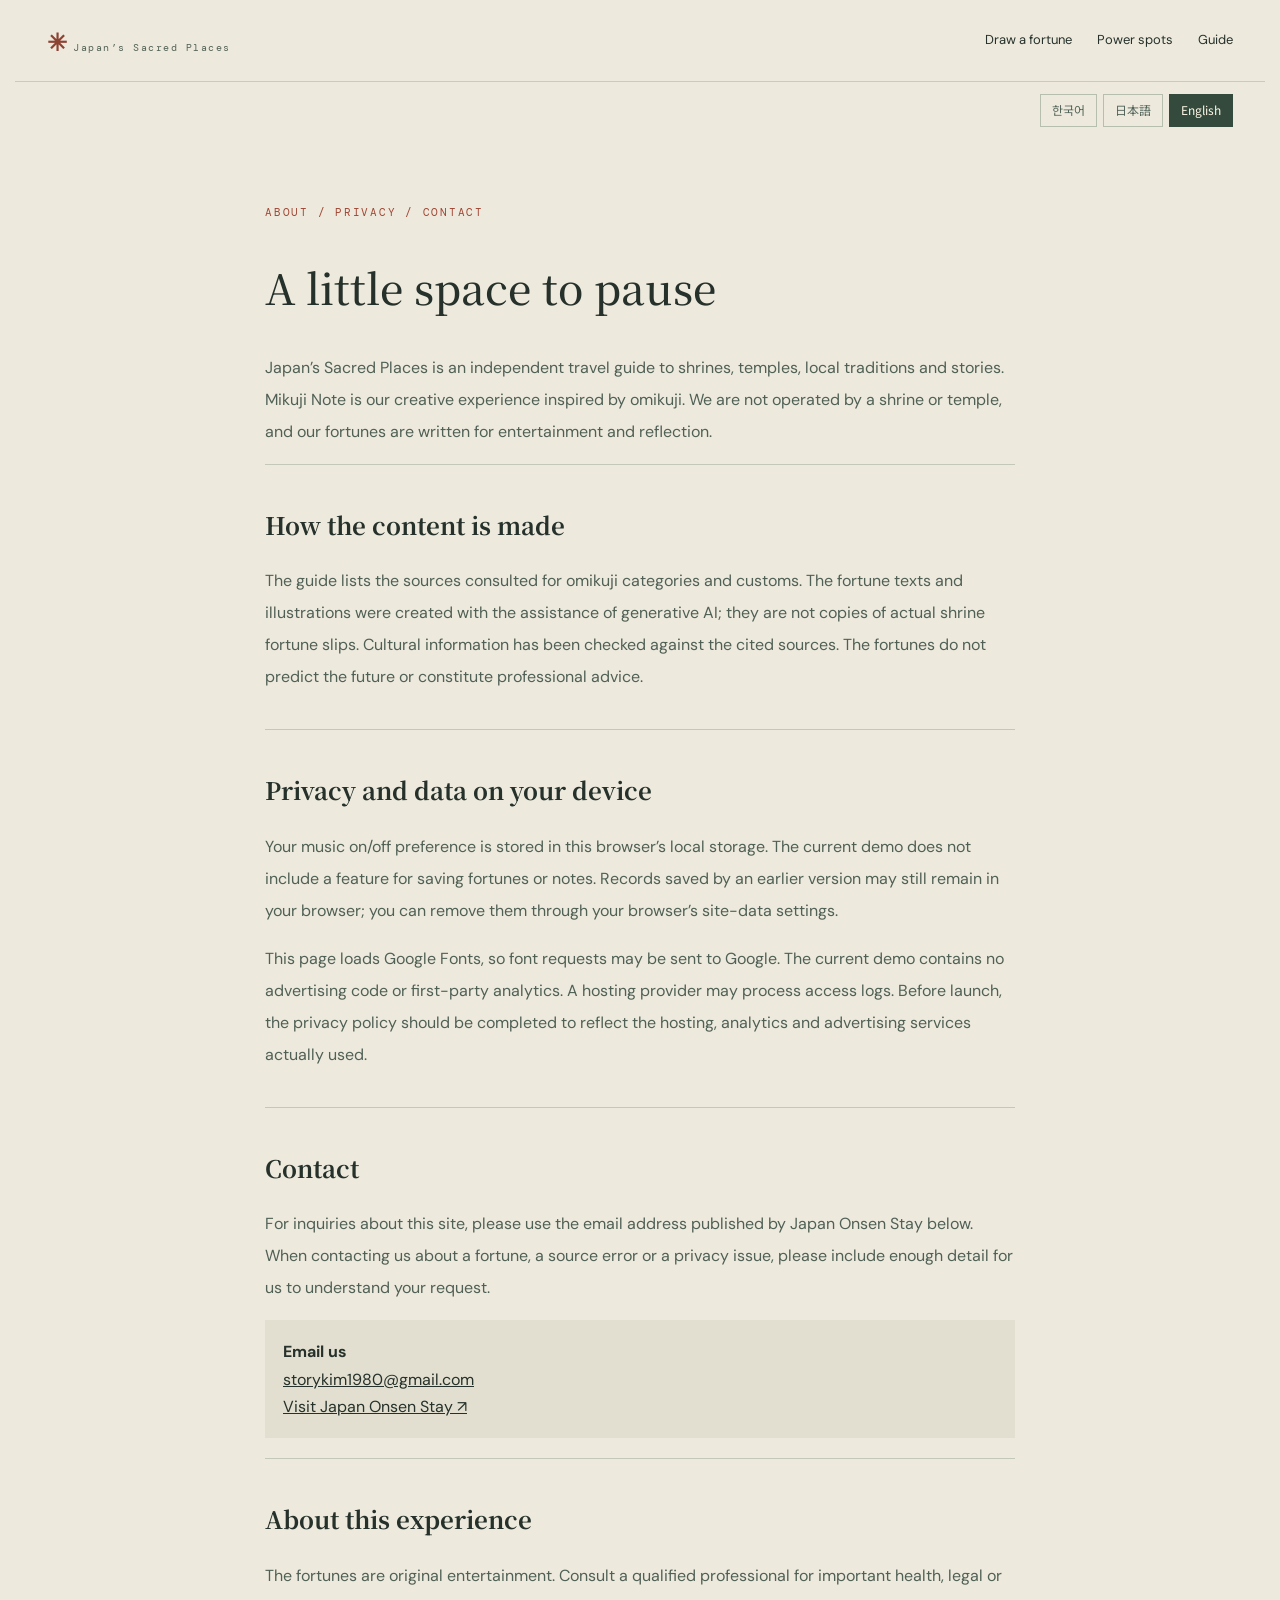
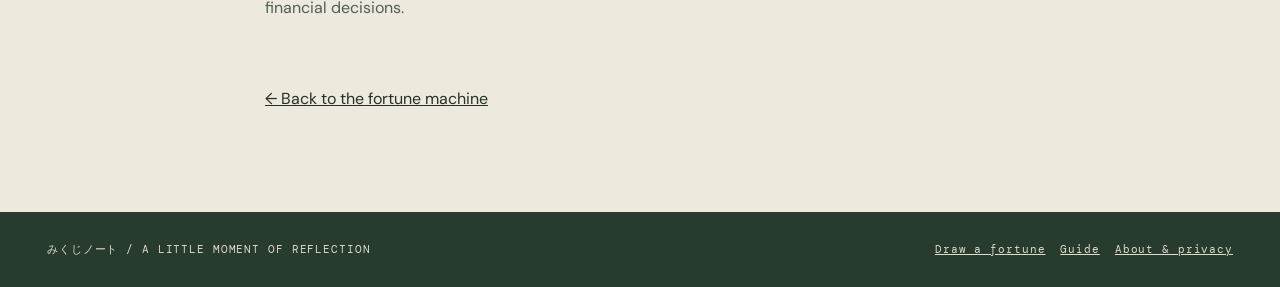
==== about-en.html @ f811ed2d "yes" ====
<!DOCTYPE html>

<html lang="en"><head><meta charset="utf-8"/><meta content="width=device-width,initial-scale=1" name="viewport"/><meta content="About Japan’s Sacred Places, our editorial approach and privacy." name="description"/><title>About and privacy | Japan’s Sacred Places</title><link href="editorial.css" rel="stylesheet"/></head><body><header class="nav"><a class="logo" href="index.html?lang=en">✳ <span>Japan’s Sacred Places</span></a><nav><a href="index.html?lang=en">Draw a fortune</a><a href="places-en.html">Power spots</a><a href="guide-en.html">Guide</a></nav></header><div aria-label="Language" class="guide-languages"><a href="about.html" lang="ko">한국어</a><a href="about-ja.html" lang="ja">日本語</a><a aria-current="page" href="about-en.html" lang="en">English</a></div><main class="simple"><span class="eyebrow">ABOUT / PRIVACY / CONTACT</span><h1>A little space to pause</h1><p>Japan’s Sacred Places is an independent travel guide to shrines, temples, local traditions and stories. Mikuji Note is our creative experience inspired by omikuji. We are not operated by a shrine or temple, and our fortunes are written for entertainment and reflection.</p><section><h2>How the content is made</h2><p>The guide lists the sources consulted for omikuji categories and customs. The fortune texts and illustrations were created with the assistance of generative AI; they are not copies of actual shrine fortune slips. Cultural information has been checked against the cited sources. The fortunes do not predict the future or constitute professional advice.</p></section><section><h2>Privacy and data on your device</h2><p>Your music on/off preference is stored in this browser’s local storage. The current demo does not include a feature for saving fortunes or notes. Records saved by an earlier version may still remain in your browser; you can remove them through your browser’s site-data settings.</p><p>This page loads Google Fonts, so font requests may be sent to Google. The current demo contains no advertising code or first-party analytics. A hosting provider may process access logs. Before launch, the privacy policy should be completed to reflect the hosting, analytics and advertising services actually used.</p></section><section><h2>Contact</h2><p>For inquiries about this site, please use the email address published by Japan Onsen Stay below. When contacting us about a fortune, a source error or a privacy issue, please include enough detail for us to understand your request.</p><div class="notice"><strong>Email us</strong><br/><a href="mailto:storykim1980@gmail.com">storykim1980@gmail.com</a><br/><a href="https://japan-onsen-stay.com/ko/" rel="noopener noreferrer" target="_blank">Visit Japan Onsen Stay ↗</a></div></section><section><h2>About this experience</h2><p>The fortunes are original entertainment. Consult a qualified professional for important health, legal or financial decisions.</p></section><a class="back" href="index.html?lang=en">← Back to the fortune machine</a></main><footer><span>みくじノート / A LITTLE MOMENT OF REFLECTION</span><div><a href="index.html?lang=en">Draw a fortune</a><a href="guide-en.html">Guide</a><a aria-current="page" href="about-en.html">About &amp; privacy</a></div></footer></body></html>
---- editorial.css ----
@import url('https://fonts.googleapis.com/css2?family=DM+Sans:wght@400;500;600;700&family=Noto+Sans+JP:wght@400;500;600;700&family=Noto+Sans+KR:wght@400;500;600;700&display=swap');
@import url('https://fonts.googleapis.com/css2?family=Noto+Serif+JP:wght@400;600;700&family=Noto+Serif+KR:wght@400;500;600;700&family=DM+Mono:wght@400;500&display=swap');*{box-sizing:border-box}html{scroll-behavior:smooth}body{margin:0;background:#ede9dd;color:#25312a;font-family:'Noto Serif KR','Noto Serif JP',serif}a{color:inherit}button,input{font:inherit}.nav{height:82px;display:flex;justify-content:space-between;align-items:center;max-width:1250px;margin:auto;padding:0 32px;border-bottom:1px solid #c8ccbe}.logo{font:700 24px 'Noto Serif JP';text-decoration:none;color:#8d4232}.logo span{font:10px 'DM Mono';letter-spacing:.15em;color:#526156}.nav nav{display:flex;gap:25px}.nav nav a{font-size:11px;text-decoration:none}.nav nav a:hover,.text-link:hover{color:#a84333}.hero{max-width:1250px;margin:auto;padding:70px 32px 55px;display:grid;grid-template-columns:1fr .85fr;gap:8%;align-items:center}.eyebrow,.section-id{color:#a04633;font:10px 'DM Mono';letter-spacing:.16em}.hero h1{font-size:clamp(35px,4.7vw,62px);line-height:1.35;font-weight:500;letter-spacing:-.04em;margin:25px 0}.hero h1 em{font-style:normal;color:#a14734}.hero p{max-width:500px;font-size:14px;line-height:2.1;color:#5a685e;word-break:keep-all}.primary{display:inline-block;margin-top:18px;padding:14px 22px;background:#344a3c;color:#f3ebda;text-decoration:none;font-size:12px}.hero-art{height:300px;position:relative;overflow:hidden;background:#9c8d70}.hero-art img{height:100%;width:100%;object-fit:cover;object-position:center 48%;filter:saturate(.75)}.hero-art span{position:absolute;bottom:0;right:0;background:#8a4031;color:#f5e7d0;padding:13px 17px;font:12px 'Noto Serif JP'}.meta{max-width:1186px;margin:auto;border-top:1px solid #bbc2b2;border-bottom:1px solid #bbc2b2;padding:15px 0;color:#7f8a7b;font:9px 'DM Mono';letter-spacing:.1em}.layout{max-width:1186px;margin:65px auto 100px;display:grid;grid-template-columns:200px minmax(0,1fr);gap:80px}.layout aside{position:sticky;top:30px;align-self:start;border-top:1px solid #8b9a8a;padding-top:18px}.layout aside div{font:10px 'DM Mono';color:#a04633;margin-bottom:15px}.layout aside a{display:block;text-decoration:none;padding:8px 0;color:#66746a;font-size:11px}article{max-width:790px}article section{margin-bottom:70px;scroll-margin-top:25px}article h2{font-size:29px;line-height:1.4;font-weight:500;letter-spacing:-.03em;margin:14px 0 22px}article p,article li{font-size:14px;line-height:2.05;color:#4c5c52;word-break:keep-all}article li{margin-bottom:12px}.callout{padding:22px 26px;background:#e0ded0;border-left:3px solid #a04633;margin:25px 0}.callout strong{font-size:13px}.callout p{font-size:12px;margin:8px 0 0}.grade-grid{display:grid;grid-template-columns:repeat(4,1fr);gap:10px;margin:25px 0}.grade-grid div{border:1px solid #c6c8b8;padding:18px 14px}.grade-grid b{display:block;font:600 28px 'Noto Serif JP';color:#a24735}.grade-grid span{font-size:11px}.grade-grid p{font-size:11px;line-height:1.7}.search-label{display:block;font:10px 'DM Mono';letter-spacing:.12em;color:#98735b;margin:25px 0 8px}input{width:100%;border:1px solid #aab3a5;background:#f7f4e9;padding:15px;color:#26352c;outline-color:#9a4935}.dictionary{display:grid;grid-template-columns:repeat(2,1fr);gap:10px;margin-top:16px}.dictionary div{border:1px solid #c8cdbe;padding:20px;background:#f5f1e5}.dictionary div[hidden]{display:none}.dictionary strong{font:600 22px 'Noto Serif JP';color:#8e3d2e}.dictionary small{font:11px 'Noto Serif JP';color:#7d8677;margin-left:5px}.dictionary p{font-size:12px;line-height:1.8;min-height:63px}.dictionary span{font:9px 'DM Mono';letter-spacing:.1em;color:#a09682}.text-link{font-size:13px;color:#a04430}.language-notes{padding:28px;background:#dfe4d9}.language-notes h2{font-size:22px}footer{background:#273b2f;color:#dedcca;padding:30px max(32px,calc((100% - 1186px)/2));display:flex;justify-content:space-between;gap:20px;font:10px 'DM Mono';letter-spacing:.08em}footer div{display:flex;gap:15px}footer a{color:#dedcca}.simple{max-width:800px;margin:70px auto 100px;padding:0 25px}.simple h1{font-size:42px;font-weight:500}.simple section{padding:20px 0;border-top:1px solid #c3c8b9}.simple p,.simple li{line-height:2;font-size:14px;color:#506055}.notice{background:#e2dfd0;padding:18px}.back{display:inline-block;margin-top:25px}@media(max-width:800px){.nav{padding:0 18px}.nav nav{gap:12px}.nav nav a{font-size:10px}.hero{padding:50px 20px 30px;grid-template-columns:1fr;gap:30px}.hero-art{height:220px}.meta{margin:0 20px}.layout{margin:40px 20px 60px;grid-template-columns:1fr;gap:30px}.layout aside{position:static;display:flex;flex-wrap:wrap;gap:5px 12px}.layout aside div{width:100%;margin-bottom:0}.layout aside a{font-size:10px}.grade-grid{grid-template-columns:repeat(2,1fr)}.dictionary{grid-template-columns:1fr}article h2{font-size:24px}footer{flex-direction:column}.simple{margin-top:50px}}

html{font-size:16px}body{font-family:'Noto Sans KR','Noto Sans JP','DM Sans',sans-serif;line-height:1.7;-webkit-text-size-adjust:100%}h1,h2,h3,.logo,.hero-art span{font-family:'Noto Serif KR','Noto Serif JP',serif}.nav nav a{font-size:13px}.hero p{font-size:16px}.primary{font-size:14px}.meta{font-size:11px}.layout aside a{font-size:13px}.layout aside div,.eyebrow,.section-id{font-size:11px}article p,article li,.simple p,.simple li{font-size:16px;line-height:2}.callout p,.dictionary p{font-size:14px}.grade-grid p{font-size:13px}.dictionary small{font-size:12px}.dictionary span{font-size:10px}.language-notes p{font-size:14px}.search-label{font-size:12px}.text-link{font-size:14px}footer{font-size:11px}a:focus-visible,input:focus-visible{outline:3px solid #a44833;outline-offset:3px}@media(max-width:800px){.nav nav a{font-size:11px}.hero p{font-size:15px}article p,article li,.simple p,.simple li{font-size:15px}.layout aside a{font-size:11px}.dictionary p{font-size:14px}.hero h1{font-size:clamp(35px,9vw,45px)}}

.hero>div,.hero-art,.hero-art img{min-width:0;max-width:100%}.hero-art img{width:100%}.layout article,.dictionary div{min-width:0}@media(max-width:800px){.hero{grid-template-columns:minmax(0,1fr)}}
.guide-languages{max-width:1250px;margin:0 auto;padding:12px 32px 0;display:flex;justify-content:flex-end;gap:6px}.guide-languages a{text-decoration:none;font-family:'Noto Sans KR','Noto Sans JP','DM Sans',sans-serif;font-size:12px;line-height:1.4;border:1px solid #b6beae;padding:7px 11px;color:#526359}.guide-languages a[aria-current=page]{background:#344a3c;border-color:#344a3c;color:#fff8e8}.guide-languages a:hover{border-color:#344a3c}.guide-languages a:focus-visible{outline:3px solid #a44833;outline-offset:3px}html:lang(ja) body{font-family:'Noto Sans JP','Noto Sans KR',sans-serif}html:lang(en) body{font-family:'DM Sans','Noto Sans JP',sans-serif}html:lang(ja) article p,html:lang(ja) article li,html:lang(en) article p,html:lang(en) article li{word-break:normal;overflow-wrap:anywhere}.grade-grid>div{min-width:0}.grade-grid span{overflow-wrap:anywhere}@media(max-width:800px){.guide-languages{padding:10px 20px 0}.nav nav{flex-wrap:wrap;justify-content:flex-end}.hero{padding-top:40px}}

.language-notes p[lang="ja"],.language-notes p[lang="en"]{word-break:normal;overflow-wrap:anywhere}
button:focus-visible{outline:3px solid #a44833;outline-offset:3px}
@media (prefers-reduced-motion:reduce){html{scroll-behavior:auto}*,*::before,*::after{animation-duration:.01ms!important;animation-iteration-count:1!important;transition-duration:.01ms!important}}
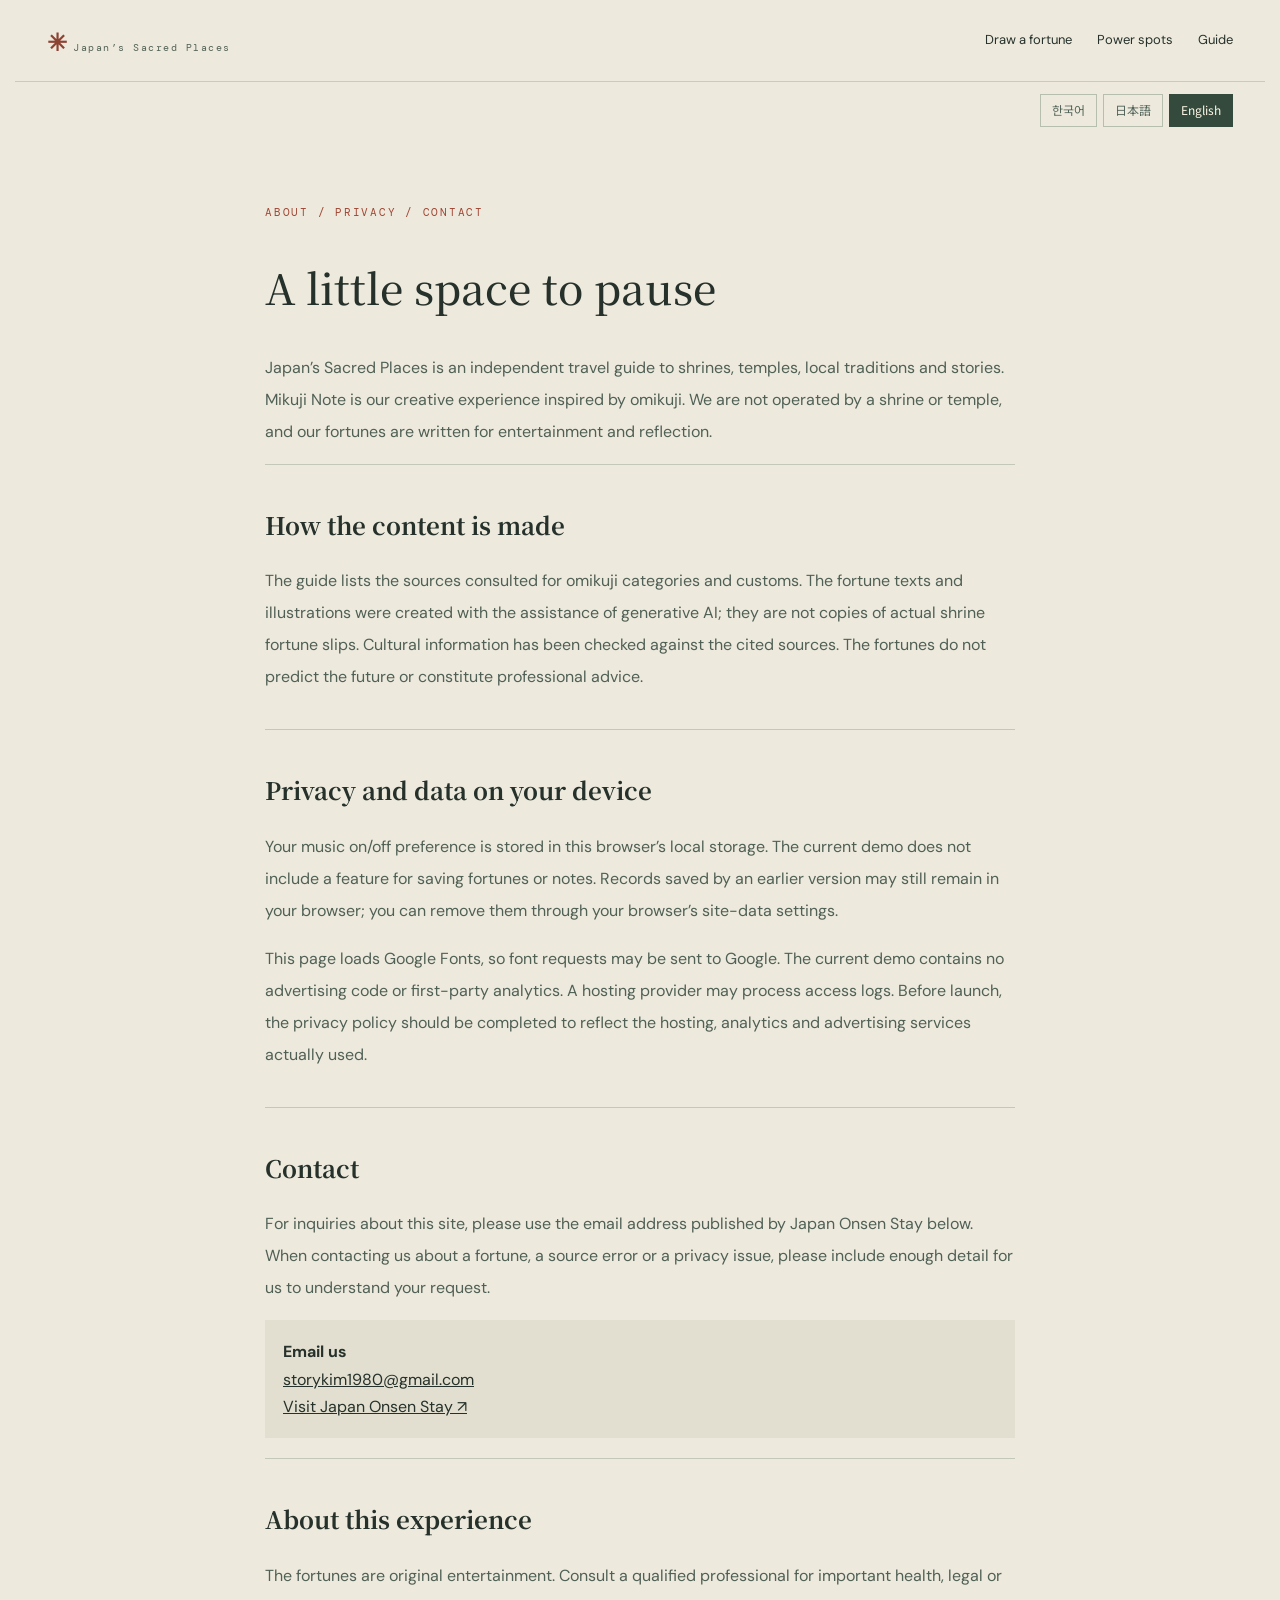
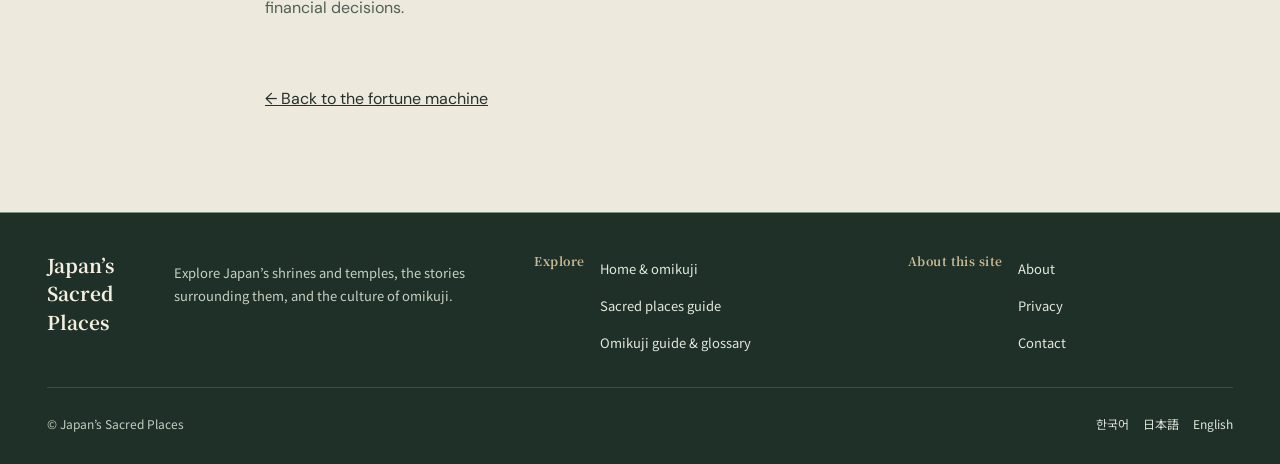
==== commit 59826075: "Add files via upload" ====
--- a/about-en.html
+++ b/about-en.html
@@ -1,3 +1,3 @@
 <!DOCTYPE html>
 
-<html lang="en"><head><meta charset="utf-8"/><meta content="width=device-width,initial-scale=1" name="viewport"/><meta content="About Japan’s Sacred Places, our editorial approach and privacy." name="description"/><title>About and privacy | Japan’s Sacred Places</title><link href="editorial.css" rel="stylesheet"/></head><body><header class="nav"><a class="logo" href="index.html?lang=en">✳ <span>Japan’s Sacred Places</span></a><nav><a href="index.html?lang=en">Draw a fortune</a><a href="places-en.html">Power spots</a><a href="guide-en.html">Guide</a></nav></header><div aria-label="Language" class="guide-languages"><a href="about.html" lang="ko">한국어</a><a href="about-ja.html" lang="ja">日本語</a><a aria-current="page" href="about-en.html" lang="en">English</a></div><main class="simple"><span class="eyebrow">ABOUT / PRIVACY / CONTACT</span><h1>A little space to pause</h1><p>Japan’s Sacred Places is an independent travel guide to shrines, temples, local traditions and stories. Mikuji Note is our creative experience inspired by omikuji. We are not operated by a shrine or temple, and our fortunes are written for entertainment and reflection.</p><section><h2>How the content is made</h2><p>The guide lists the sources consulted for omikuji categories and customs. The fortune texts and illustrations were created with the assistance of generative AI; they are not copies of actual shrine fortune slips. Cultural information has been checked against the cited sources. The fortunes do not predict the future or constitute professional advice.</p></section><section><h2>Privacy and data on your device</h2><p>Your music on/off preference is stored in this browser’s local storage. The current demo does not include a feature for saving fortunes or notes. Records saved by an earlier version may still remain in your browser; you can remove them through your browser’s site-data settings.</p><p>This page loads Google Fonts, so font requests may be sent to Google. The current demo contains no advertising code or first-party analytics. A hosting provider may process access logs. Before launch, the privacy policy should be completed to reflect the hosting, analytics and advertising services actually used.</p></section><section><h2>Contact</h2><p>For inquiries about this site, please use the email address published by Japan Onsen Stay below. When contacting us about a fortune, a source error or a privacy issue, please include enough detail for us to understand your request.</p><div class="notice"><strong>Email us</strong><br/><a href="mailto:storykim1980@gmail.com">storykim1980@gmail.com</a><br/><a href="https://japan-onsen-stay.com/ko/" rel="noopener noreferrer" target="_blank">Visit Japan Onsen Stay ↗</a></div></section><section><h2>About this experience</h2><p>The fortunes are original entertainment. Consult a qualified professional for important health, legal or financial decisions.</p></section><a class="back" href="index.html?lang=en">← Back to the fortune machine</a></main><footer><span>みくじノート / A LITTLE MOMENT OF REFLECTION</span><div><a href="index.html?lang=en">Draw a fortune</a><a href="guide-en.html">Guide</a><a aria-current="page" href="about-en.html">About &amp; privacy</a></div></footer></body></html>
+<html lang="en"><head><meta charset="utf-8"/><meta content="width=device-width,initial-scale=1" name="viewport"/><meta content="About Japan’s Sacred Places, our editorial approach and privacy." name="description"/><title>About and privacy | Japan’s Sacred Places</title><link href="editorial.css" rel="stylesheet"/><link href="https://storykim1980-crypto.github.io/Mikuji-Note/about-en.html" rel="canonical"/><link href="https://storykim1980-crypto.github.io/Mikuji-Note/about.html" hreflang="ko" rel="alternate"/><link href="https://storykim1980-crypto.github.io/Mikuji-Note/about-ja.html" hreflang="ja" rel="alternate"/><link href="https://storykim1980-crypto.github.io/Mikuji-Note/about-en.html" hreflang="en" rel="alternate"/><meta content="website" property="og:type"/><meta content="About and privacy | Japan’s Sacred Places" property="og:title"/><meta content="About Japan’s Sacred Places, our editorial approach and privacy." property="og:description"/><meta content="https://storykim1980-crypto.github.io/Mikuji-Note/about-en.html" property="og:url"/><meta content="Japan’s Sacred Places" property="og:site_name"/><link href="footer.css" rel="stylesheet"/></head><body><header class="nav"><a class="logo" href="index-en.html">✳ <span>Japan’s Sacred Places</span></a><nav><a href="index-en.html">Draw a fortune</a><a href="places-en.html">Power spots</a><a href="guide-en.html">Guide</a></nav></header><div aria-label="Language" class="guide-languages"><a href="about.html" lang="ko">한국어</a><a href="about-ja.html" lang="ja">日本語</a><a aria-current="page" href="about-en.html" lang="en">English</a></div><main class="simple"><span class="eyebrow">ABOUT / PRIVACY / CONTACT</span><h1>A little space to pause</h1><p>Japan’s Sacred Places is an independent travel guide to shrines, temples, local traditions and stories. Mikuji Note is our creative experience inspired by omikuji. We are not operated by a shrine or temple, and our fortunes are written for entertainment and reflection.</p><section id="editorial"><h2>How the content is made</h2><p>The guide lists the sources consulted for omikuji categories and customs. The fortune texts and illustrations were created with the assistance of generative AI; they are not copies of actual shrine fortune slips. Cultural information has been checked against the cited sources. The fortunes do not predict the future or constitute professional advice.</p></section><section id="privacy"><h2>Privacy and data on your device</h2><p>Your music on/off preference is stored in this browser’s local storage. The current demo does not include a feature for saving fortunes or notes. Records saved by an earlier version may still remain in your browser; you can remove them through your browser’s site-data settings.</p><p>This page loads Google Fonts, so font requests may be sent to Google. The current demo contains no advertising code or first-party analytics. A hosting provider may process access logs. Before launch, the privacy policy should be completed to reflect the hosting, analytics and advertising services actually used.</p></section><section id="contact"><h2>Contact</h2><p>For inquiries about this site, please use the email address published by Japan Onsen Stay below. When contacting us about a fortune, a source error or a privacy issue, please include enough detail for us to understand your request.</p><div class="notice"><strong>Email us</strong><br/><a href="mailto:storykim1980@gmail.com">storykim1980@gmail.com</a><br/><a href="https://japan-onsen-stay.com/ko/" rel="noopener noreferrer" target="_blank">Visit Japan Onsen Stay ↗</a></div></section><section><h2>About this experience</h2><p>The fortunes are original entertainment. Consult a qualified professional for important health, legal or financial decisions.</p></section><a class="back" href="index-en.html">← Back to the fortune machine</a></main><footer aria-label="Footer" class="site-footer"><div class="sf-inner"><div class="sf-intro"><a class="sf-brand" data-sf="brand" href="index-en.html">Japan’s Sacred Places</a><p class="sf-description" data-sf="desc">Explore Japan’s shrines and temples, the stories surrounding them, and the culture of omikuji.</p></div><div class="sf-group"><h2 data-sf="explore">Explore</h2><nav aria-label="Explore" class="sf-links" data-sf-nav="explore"><a data-sf="home" data-sf-link="home" href="index-en.html">Home &amp; omikuji</a><a data-sf="places" data-sf-link="places" href="places-en.html">Sacred places guide</a><a data-sf="guide" data-sf-link="guide" href="guide-en.html">Omikuji guide &amp; glossary</a></nav></div><div class="sf-group"><h2 data-sf="info">About this site</h2><nav aria-label="About this site" class="sf-links" data-sf-nav="info"><a data-sf="about" data-sf-link="about" href="about-en.html">About</a><a data-sf="privacy" data-sf-link="privacy" href="about-en.html#privacy">Privacy</a><a data-sf="contact" data-sf-link="contact" href="about-en.html#contact">Contact</a></nav></div></div><div class="sf-bottom"><span data-sf="copyright">© Japan’s Sacred Places</span><nav aria-label="Choose language" class="sf-languages"><a href="about.html" hreflang="ko" lang="ko">한국어</a><a href="about-ja.html" hreflang="ja" lang="ja">日本語</a><a href="about-en.html" hreflang="en" lang="en">English</a></nav></div></footer></body></html>
--- a/footer.css
+++ b/footer.css
@@ -0,0 +1,12 @@
+/* Shared footer: simple navigation, real destination links and generous touch targets. */
+footer.site-footer{display:block;box-sizing:border-box;background:#1f3028;color:#e4e8dc;padding:0 28px;margin:46px 0 0;border-top:1px solid #7f917a;font-family:'Noto Sans KR','Noto Sans JP',system-ui,sans-serif;font-size:14px;letter-spacing:normal;text-align:left;line-height:1.65}
+.site-footer *{box-sizing:border-box}.site-footer .sf-inner{max-width:1186px;margin:0 auto;padding:38px 0 26px;display:grid;grid-template-columns:minmax(200px,1.35fr) minmax(180px,1fr) minmax(180px,1fr);gap:30px 48px}
+.site-footer .sf-brand{display:inline-block;color:#f3eee0;text-decoration:none;font-family:'Noto Serif KR','Noto Serif JP',serif;font-size:19px;font-weight:700;line-height:1.5}
+.site-footer .sf-description{max-width:370px;margin:10px 0 0;color:#c7d0c2;font-size:13px;line-height:1.8}
+.site-footer .sf-group h2{margin:0 0 12px;color:#c7b895;font-size:12px;font-weight:700;letter-spacing:.04em}
+.site-footer .sf-links{display:flex;flex-direction:column;align-items:flex-start;gap:1px}.site-footer .sf-links a{display:inline-flex;align-items:center;min-height:36px;padding:5px 0;color:#e4e8dc;font-size:13px;text-decoration:none;line-height:1.5}
+.site-footer a:hover{text-decoration:underline;text-underline-offset:4px;color:#fff}.site-footer a:focus-visible{outline:3px solid #e4c17d;outline-offset:3px}
+.site-footer .sf-bottom{max-width:1186px;margin:auto;padding:18px 0 22px;border-top:1px solid #a3b2a03b;display:flex;justify-content:space-between;align-items:center;gap:12px 24px;flex-wrap:wrap;color:#c4cfc0;font-size:12px}
+.site-footer .sf-languages{display:flex;flex-wrap:wrap;align-items:center;gap:4px 14px}.site-footer .sf-languages a{display:inline-flex;align-items:center;min-height:36px;color:#dfe6db;font-size:12px;text-decoration:none}
+.site-footer .sf-disclaimer{max-width:1186px;margin:0 auto;padding:0 0 24px;color:#b8c5b8;font-size:12px;line-height:1.8}.site-footer [hidden]{display:none!important}
+@media(max-width:700px){footer.site-footer{padding:0 20px;margin-top:32px}.site-footer .sf-inner{grid-template-columns:repeat(2,minmax(0,1fr));gap:28px 20px;padding:30px 0 24px}.site-footer .sf-intro{grid-column:1/-1}.site-footer .sf-brand{font-size:18px}.site-footer .sf-bottom{align-items:flex-start;flex-direction:column;gap:3px}.site-footer .sf-languages a{min-height:40px}}
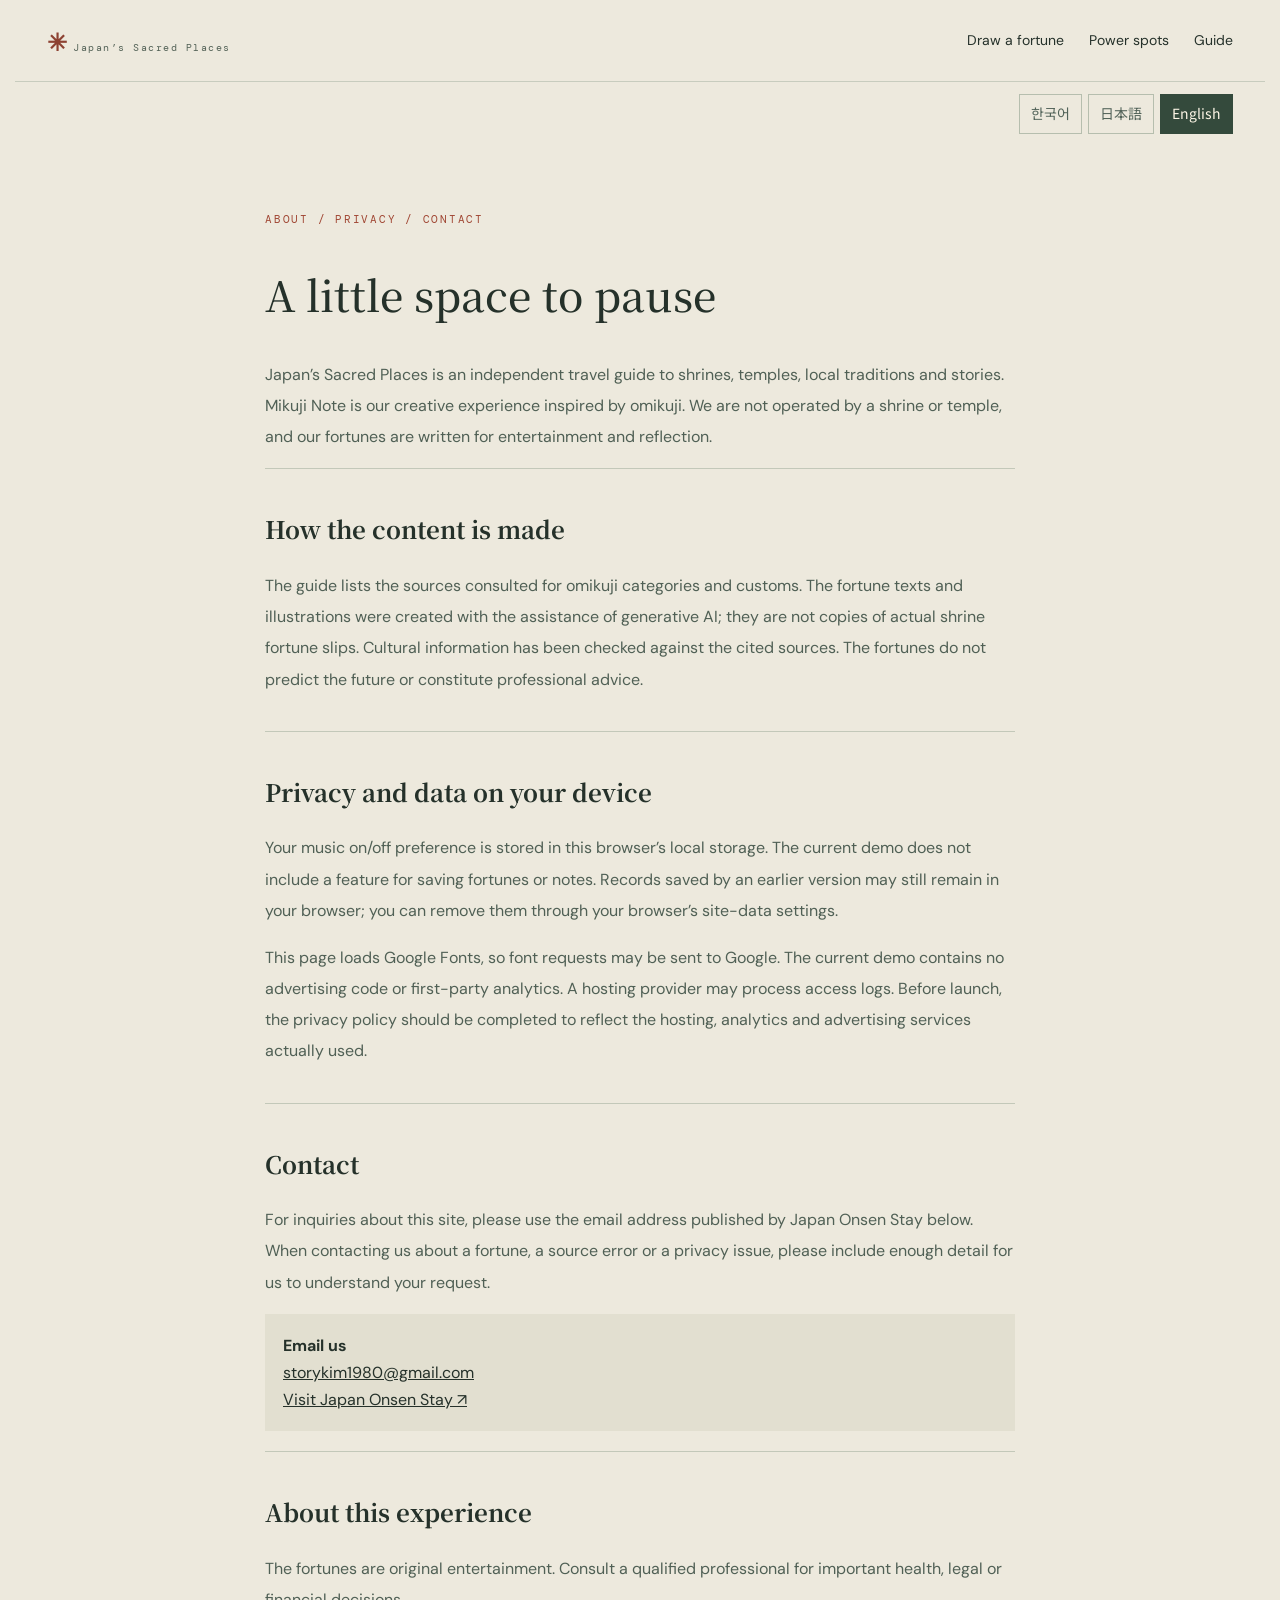
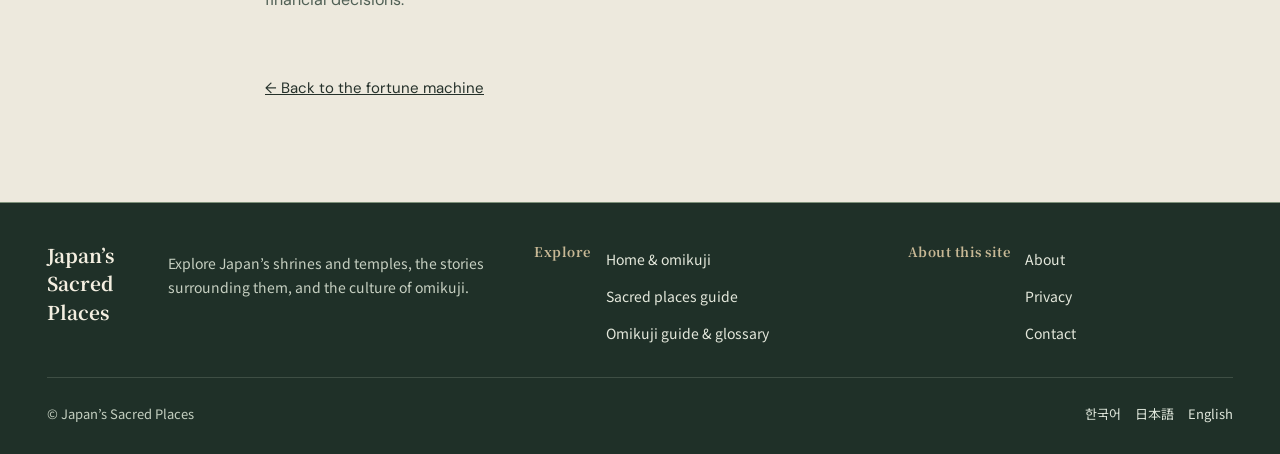
==== commit fe0123e6: "Add files via upload" ====
--- a/about-en.html
+++ b/about-en.html
@@ -1,3 +1,3 @@
 <!DOCTYPE html>
 
-<html lang="en"><head><meta charset="utf-8"/><meta content="width=device-width,initial-scale=1" name="viewport"/><meta content="About Japan’s Sacred Places, our editorial approach and privacy." name="description"/><title>About and privacy | Japan’s Sacred Places</title><link href="editorial.css" rel="stylesheet"/><link href="https://storykim1980-crypto.github.io/Mikuji-Note/about-en.html" rel="canonical"/><link href="https://storykim1980-crypto.github.io/Mikuji-Note/about.html" hreflang="ko" rel="alternate"/><link href="https://storykim1980-crypto.github.io/Mikuji-Note/about-ja.html" hreflang="ja" rel="alternate"/><link href="https://storykim1980-crypto.github.io/Mikuji-Note/about-en.html" hreflang="en" rel="alternate"/><meta content="website" property="og:type"/><meta content="About and privacy | Japan’s Sacred Places" property="og:title"/><meta content="About Japan’s Sacred Places, our editorial approach and privacy." property="og:description"/><meta content="https://storykim1980-crypto.github.io/Mikuji-Note/about-en.html" property="og:url"/><meta content="Japan’s Sacred Places" property="og:site_name"/><link href="footer.css" rel="stylesheet"/></head><body><header class="nav"><a class="logo" href="index-en.html">✳ <span>Japan’s Sacred Places</span></a><nav><a href="index-en.html">Draw a fortune</a><a href="places-en.html">Power spots</a><a href="guide-en.html">Guide</a></nav></header><div aria-label="Language" class="guide-languages"><a href="about.html" lang="ko">한국어</a><a href="about-ja.html" lang="ja">日本語</a><a aria-current="page" href="about-en.html" lang="en">English</a></div><main class="simple"><span class="eyebrow">ABOUT / PRIVACY / CONTACT</span><h1>A little space to pause</h1><p>Japan’s Sacred Places is an independent travel guide to shrines, temples, local traditions and stories. Mikuji Note is our creative experience inspired by omikuji. We are not operated by a shrine or temple, and our fortunes are written for entertainment and reflection.</p><section id="editorial"><h2>How the content is made</h2><p>The guide lists the sources consulted for omikuji categories and customs. The fortune texts and illustrations were created with the assistance of generative AI; they are not copies of actual shrine fortune slips. Cultural information has been checked against the cited sources. The fortunes do not predict the future or constitute professional advice.</p></section><section id="privacy"><h2>Privacy and data on your device</h2><p>Your music on/off preference is stored in this browser’s local storage. The current demo does not include a feature for saving fortunes or notes. Records saved by an earlier version may still remain in your browser; you can remove them through your browser’s site-data settings.</p><p>This page loads Google Fonts, so font requests may be sent to Google. The current demo contains no advertising code or first-party analytics. A hosting provider may process access logs. Before launch, the privacy policy should be completed to reflect the hosting, analytics and advertising services actually used.</p></section><section id="contact"><h2>Contact</h2><p>For inquiries about this site, please use the email address published by Japan Onsen Stay below. When contacting us about a fortune, a source error or a privacy issue, please include enough detail for us to understand your request.</p><div class="notice"><strong>Email us</strong><br/><a href="mailto:storykim1980@gmail.com">storykim1980@gmail.com</a><br/><a href="https://japan-onsen-stay.com/ko/" rel="noopener noreferrer" target="_blank">Visit Japan Onsen Stay ↗</a></div></section><section><h2>About this experience</h2><p>The fortunes are original entertainment. Consult a qualified professional for important health, legal or financial decisions.</p></section><a class="back" href="index-en.html">← Back to the fortune machine</a></main><footer aria-label="Footer" class="site-footer"><div class="sf-inner"><div class="sf-intro"><a class="sf-brand" data-sf="brand" href="index-en.html">Japan’s Sacred Places</a><p class="sf-description" data-sf="desc">Explore Japan’s shrines and temples, the stories surrounding them, and the culture of omikuji.</p></div><div class="sf-group"><h2 data-sf="explore">Explore</h2><nav aria-label="Explore" class="sf-links" data-sf-nav="explore"><a data-sf="home" data-sf-link="home" href="index-en.html">Home &amp; omikuji</a><a data-sf="places" data-sf-link="places" href="places-en.html">Sacred places guide</a><a data-sf="guide" data-sf-link="guide" href="guide-en.html">Omikuji guide &amp; glossary</a></nav></div><div class="sf-group"><h2 data-sf="info">About this site</h2><nav aria-label="About this site" class="sf-links" data-sf-nav="info"><a data-sf="about" data-sf-link="about" href="about-en.html">About</a><a data-sf="privacy" data-sf-link="privacy" href="about-en.html#privacy">Privacy</a><a data-sf="contact" data-sf-link="contact" href="about-en.html#contact">Contact</a></nav></div></div><div class="sf-bottom"><span data-sf="copyright">© Japan’s Sacred Places</span><nav aria-label="Choose language" class="sf-languages"><a href="about.html" hreflang="ko" lang="ko">한국어</a><a href="about-ja.html" hreflang="ja" lang="ja">日本語</a><a href="about-en.html" hreflang="en" lang="en">English</a></nav></div></footer></body></html>
+<html lang="en"><head><meta charset="utf-8"/><meta content="width=device-width,initial-scale=1" name="viewport"/><meta content="About Japan’s Sacred Places, our editorial approach and privacy." name="description"/><title>About and privacy | Japan’s Sacred Places</title><link href="editorial.css" rel="stylesheet"/><link href="https://storykim1980-crypto.github.io/Mikuji-Note/about-en.html" rel="canonical"/><link href="https://storykim1980-crypto.github.io/Mikuji-Note/about.html" hreflang="ko" rel="alternate"/><link href="https://storykim1980-crypto.github.io/Mikuji-Note/about-ja.html" hreflang="ja" rel="alternate"/><link href="https://storykim1980-crypto.github.io/Mikuji-Note/about-en.html" hreflang="en" rel="alternate"/><meta content="website" property="og:type"/><meta content="About and privacy | Japan’s Sacred Places" property="og:title"/><meta content="About Japan’s Sacred Places, our editorial approach and privacy." property="og:description"/><meta content="https://storykim1980-crypto.github.io/Mikuji-Note/about-en.html" property="og:url"/><meta content="Japan’s Sacred Places" property="og:site_name"/><link href="footer.css" rel="stylesheet"/><link href="typography.css" rel="stylesheet"/></head><body><header class="nav"><a class="logo" href="index-en.html">✳ <span>Japan’s Sacred Places</span></a><nav><a href="index-en.html">Draw a fortune</a><a href="places-en.html">Power spots</a><a href="guide-en.html">Guide</a></nav></header><div aria-label="Language" class="guide-languages"><a href="about.html" lang="ko">한국어</a><a href="about-ja.html" lang="ja">日本語</a><a aria-current="page" href="about-en.html" lang="en">English</a></div><main class="simple"><span class="eyebrow">ABOUT / PRIVACY / CONTACT</span><h1>A little space to pause</h1><p>Japan’s Sacred Places is an independent travel guide to shrines, temples, local traditions and stories. Mikuji Note is our creative experience inspired by omikuji. We are not operated by a shrine or temple, and our fortunes are written for entertainment and reflection.</p><section id="editorial"><h2>How the content is made</h2><p>The guide lists the sources consulted for omikuji categories and customs. The fortune texts and illustrations were created with the assistance of generative AI; they are not copies of actual shrine fortune slips. Cultural information has been checked against the cited sources. The fortunes do not predict the future or constitute professional advice.</p></section><section id="privacy"><h2>Privacy and data on your device</h2><p>Your music on/off preference is stored in this browser’s local storage. The current demo does not include a feature for saving fortunes or notes. Records saved by an earlier version may still remain in your browser; you can remove them through your browser’s site-data settings.</p><p>This page loads Google Fonts, so font requests may be sent to Google. The current demo contains no advertising code or first-party analytics. A hosting provider may process access logs. Before launch, the privacy policy should be completed to reflect the hosting, analytics and advertising services actually used.</p></section><section id="contact"><h2>Contact</h2><p>For inquiries about this site, please use the email address published by Japan Onsen Stay below. When contacting us about a fortune, a source error or a privacy issue, please include enough detail for us to understand your request.</p><div class="notice"><strong>Email us</strong><br/><a href="mailto:storykim1980@gmail.com">storykim1980@gmail.com</a><br/><a href="https://japan-onsen-stay.com/ko/" rel="noopener noreferrer" target="_blank">Visit Japan Onsen Stay ↗</a></div></section><section><h2>About this experience</h2><p>The fortunes are original entertainment. Consult a qualified professional for important health, legal or financial decisions.</p></section><a class="back" href="index-en.html">← Back to the fortune machine</a></main><footer aria-label="Footer" class="site-footer"><div class="sf-inner"><div class="sf-intro"><a class="sf-brand" data-sf="brand" href="index-en.html">Japan’s Sacred Places</a><p class="sf-description" data-sf="desc">Explore Japan’s shrines and temples, the stories surrounding them, and the culture of omikuji.</p></div><div class="sf-group"><h2 data-sf="explore">Explore</h2><nav aria-label="Explore" class="sf-links" data-sf-nav="explore"><a data-sf="home" data-sf-link="home" href="index-en.html">Home &amp; omikuji</a><a data-sf="places" data-sf-link="places" href="places-en.html">Sacred places guide</a><a data-sf="guide" data-sf-link="guide" href="guide-en.html">Omikuji guide &amp; glossary</a></nav></div><div class="sf-group"><h2 data-sf="info">About this site</h2><nav aria-label="About this site" class="sf-links" data-sf-nav="info"><a data-sf="about" data-sf-link="about" href="about-en.html">About</a><a data-sf="privacy" data-sf-link="privacy" href="about-en.html#privacy">Privacy</a><a data-sf="contact" data-sf-link="contact" href="about-en.html#contact">Contact</a></nav></div></div><div class="sf-bottom"><span data-sf="copyright">© Japan’s Sacred Places</span><nav aria-label="Choose language" class="sf-languages"><a href="about.html" hreflang="ko" lang="ko">한국어</a><a href="about-ja.html" hreflang="ja" lang="ja">日本語</a><a href="about-en.html" hreflang="en" lang="en">English</a></nav></div></footer></body></html>
--- a/typography.css
+++ b/typography.css
@@ -0,0 +1,41 @@
+/* Reading-first typography for Korean, Japanese and English. */
+html{font-size:16px}body{-webkit-text-size-adjust:100%}
+html:lang(ko) body{font-family:'Noto Sans KR','Noto Sans JP',system-ui,sans-serif}
+html:lang(ja) body{font-family:'Noto Sans JP','Noto Sans KR',system-ui,sans-serif}
+html:lang(en) body{font-family:'DM Sans','Noto Sans JP',system-ui,sans-serif}
+/* Shared editorial navigation and long-form text */
+.nav nav a{font-size:14px;line-height:1.55}.guide-languages a{font-size:14px;min-height:40px;display:inline-flex;align-items:center}
+.hero p,.simple p,.simple li,article p,article li{font-size:16px;line-height:1.95}
+.layout aside a{font-size:14px;line-height:1.55}.callout p,.dictionary p,.grade-grid p,.language-notes p{font-size:15px;line-height:1.8}
+.dictionary small,.dictionary span,.search-label,.grade-grid span{font-size:13px}.search-label{letter-spacing:.04em}
+input{font-size:16px}.primary,.text-link,.back{font-size:15px}
+/* Location cards and filters */
+.places-hero .hero-content p,.places-intro p,.travel-notice p{font-size:16px;line-height:1.9}
+.directory .filters button,.directory .theme-filters button{font-size:14px;min-height:44px;line-height:1.4}
+.directory .theme-heading,.directory .count,.directory .place-search label{font-size:14px;line-height:1.6}
+.directory .place-search input{font-size:16px}.directory .place h2 small,.directory .place-location{font-size:14px;line-height:1.6}
+.directory .place-body h3{font-size:15px;line-height:1.55;margin-bottom:6px}
+.directory .place-body p{font-size:16px;line-height:1.85}.directory .place-links a{font-size:14px;line-height:1.6;padding:4px 0}
+.directory .place-body{gap:18px}.directory .faith-context,.directory .visit-plan{padding:16px}
+/* Home, machine controls and the fortune result */
+.top .toolbar button{font-size:13px;min-height:44px}.top .main-nav a{font-size:14px;line-height:1.45}
+.welcome-copy>span{font-size:13px;line-height:1.5}.welcome-copy p,.home-places-head p,.journal-copy p,.ritual-copy p{font-size:16px;line-height:1.85}
+.welcome-actions a,.home-places-head>a,.journal-copy a{font-size:14px;line-height:1.5}.home-place-cards span{font-size:14px;line-height:1.7}
+.marquee #experienceName{font-size:13px;letter-spacing:.04em;line-height:1.5}.caption span:last-child{font-size:12px;line-height:1.55;white-space:normal;overflow-wrap:anywhere}
+.display-intro span,.display-intro span:last-child{font-size:13px;line-height:1.5}.ticket h2{font-size:14px;line-height:1.4;min-height:40px}.ticket small{font-size:10px;line-height:1.4;letter-spacing:.02em}
+.steps{font-size:11px;line-height:1.5;gap:6px}.steps b{font-size:13px}.led{font-size:13px;line-height:1.4}.slot{font-size:14px;line-height:1.5}
+.ritual-steps strong{font-size:15px;line-height:1.5}.ritual-steps span{font-size:14px;line-height:1.65}
+.slip .fortune-intro,.slip .poem,.slip .reflection p{font-size:16px;line-height:1.85}.slip .detail{font-size:15px;line-height:1.8}.slip .detail strong{font-size:15px}.slip .detail strong small{font-size:12px;line-height:1.5}.slip .detail-note{font-size:14px;line-height:1.8}.slip #note{font-size:14px;line-height:1.8}
+/* Footer links and explanatory text */
+footer.site-footer .sf-description,footer.site-footer .sf-links a,footer.site-footer .sf-disclaimer{font-size:14px;line-height:1.75}
+footer.site-footer .sf-group h2,footer.site-footer .sf-bottom,footer.site-footer .sf-languages a{font-size:13px}
+@media(max-width:800px){
+ .nav{height:auto;min-height:82px;gap:12px;padding-top:12px;padding-bottom:12px;flex-wrap:wrap}
+ .nav nav{flex-wrap:wrap;justify-content:flex-end;gap:6px 12px}.nav nav a{font-size:13px;line-height:1.5;padding:4px 0}
+ .hero p,.simple p,.simple li,article p,article li{font-size:16px}.layout aside a{font-size:13px}
+ .callout p,.dictionary p,.grade-grid p,.language-notes p{font-size:15px}
+ .directory .place-body p{font-size:16px}.directory .place-body h3{font-size:15px}
+ .top .main-nav a{font-size:13px}.top .toolbar button{font-size:13px}
+ .slip .detail{grid-template-columns:88px minmax(0,1fr)}
+}
+@media(max-width:380px){.top .main-nav{gap:2px 5px}.top .main-nav a{padding:8px 6px;font-size:13px}.steps{font-size:10px}.steps b{font-size:12px}.display-intro{flex-wrap:wrap}.display-intro span:last-child{max-width:none}.slip .detail{grid-template-columns:80px minmax(0,1fr)}}
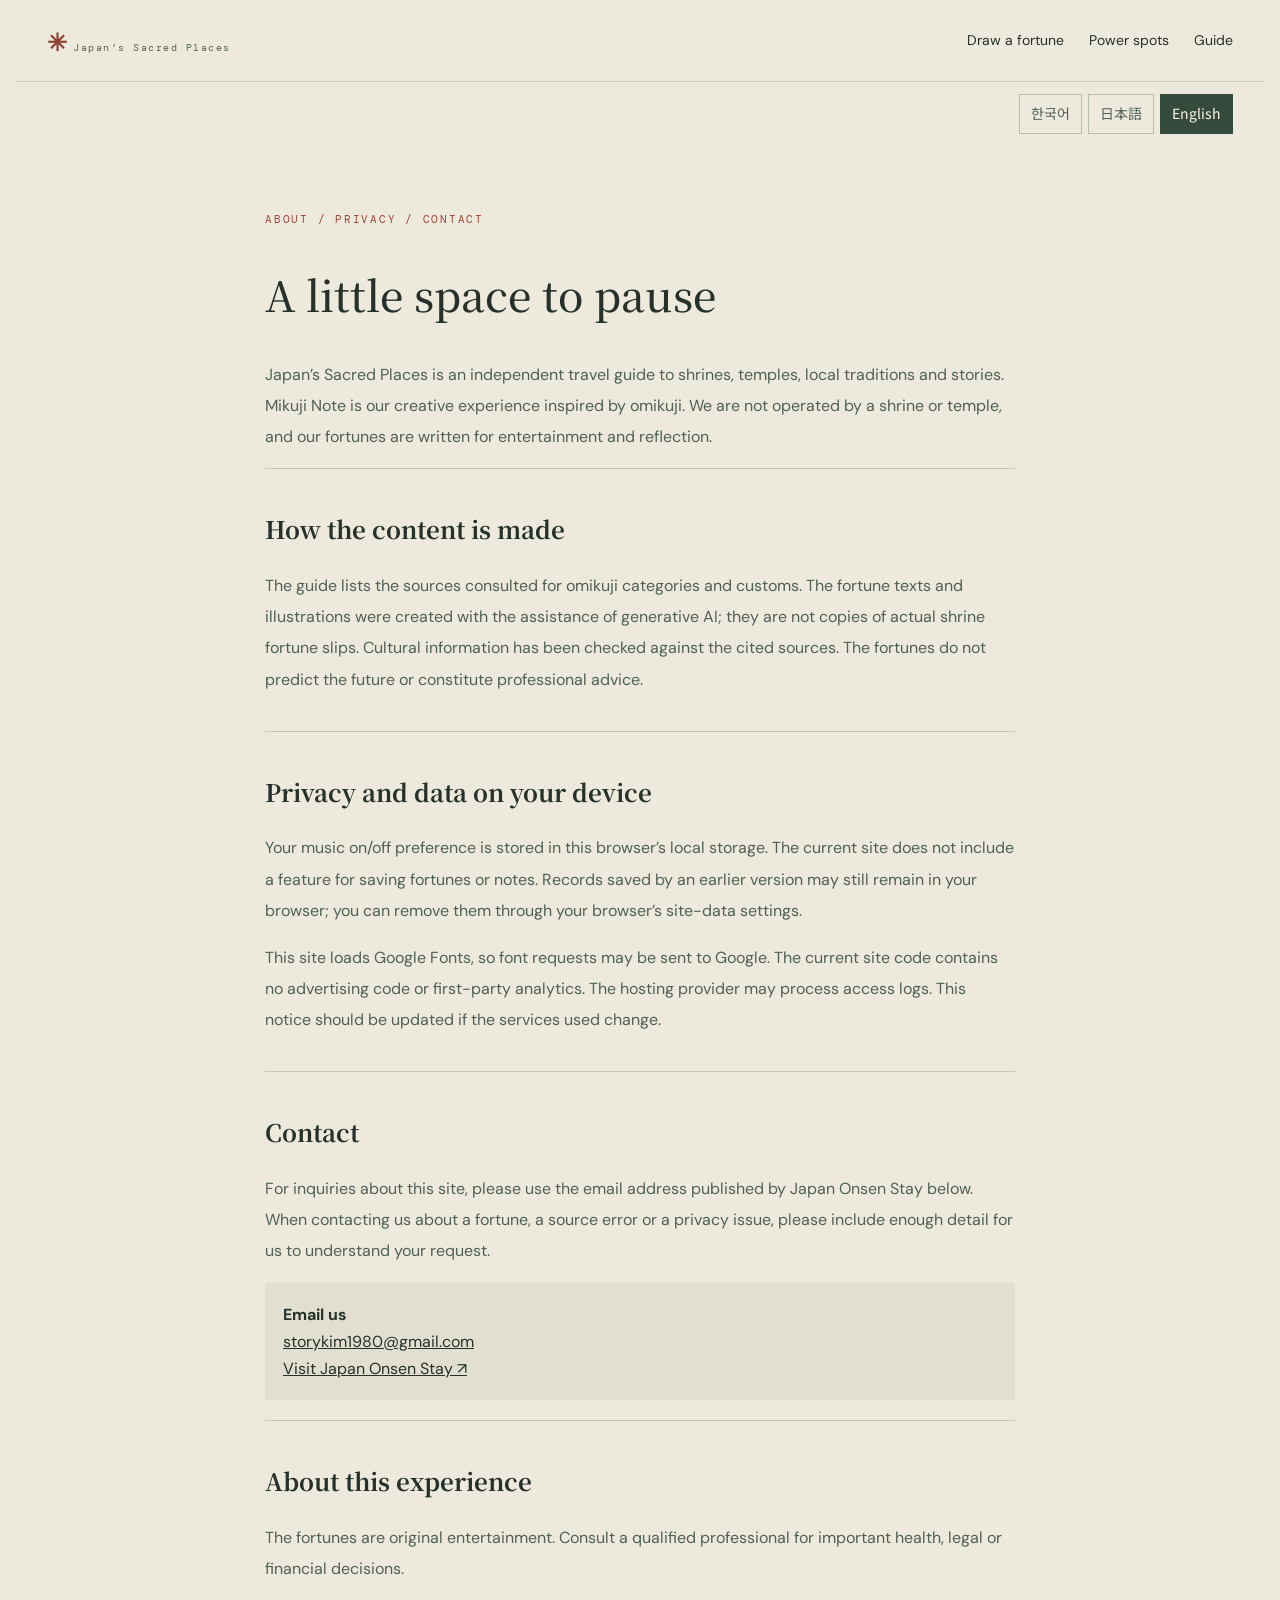
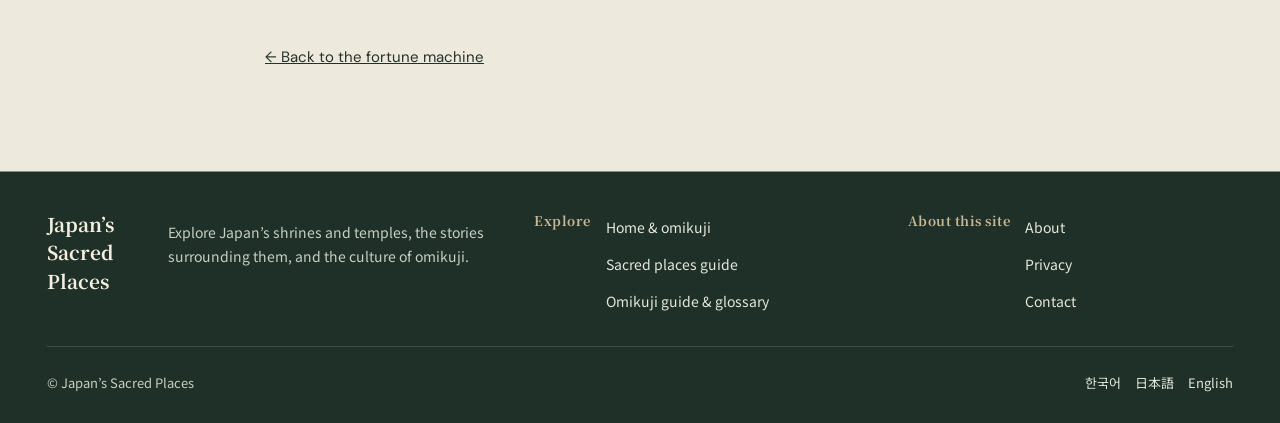
==== commit bad7c69d: "Add files via upload" ====
--- a/about-en.html
+++ b/about-en.html
@@ -1,3 +1,3 @@
 <!DOCTYPE html>
 
-<html lang="en"><head><meta charset="utf-8"/><meta content="width=device-width,initial-scale=1" name="viewport"/><meta content="About Japan’s Sacred Places, our editorial approach and privacy." name="description"/><title>About and privacy | Japan’s Sacred Places</title><link href="editorial.css" rel="stylesheet"/><link href="https://storykim1980-crypto.github.io/Mikuji-Note/about-en.html" rel="canonical"/><link href="https://storykim1980-crypto.github.io/Mikuji-Note/about.html" hreflang="ko" rel="alternate"/><link href="https://storykim1980-crypto.github.io/Mikuji-Note/about-ja.html" hreflang="ja" rel="alternate"/><link href="https://storykim1980-crypto.github.io/Mikuji-Note/about-en.html" hreflang="en" rel="alternate"/><meta content="website" property="og:type"/><meta content="About and privacy | Japan’s Sacred Places" property="og:title"/><meta content="About Japan’s Sacred Places, our editorial approach and privacy." property="og:description"/><meta content="https://storykim1980-crypto.github.io/Mikuji-Note/about-en.html" property="og:url"/><meta content="Japan’s Sacred Places" property="og:site_name"/><link href="footer.css" rel="stylesheet"/><link href="typography.css" rel="stylesheet"/></head><body><header class="nav"><a class="logo" href="index-en.html">✳ <span>Japan’s Sacred Places</span></a><nav><a href="index-en.html">Draw a fortune</a><a href="places-en.html">Power spots</a><a href="guide-en.html">Guide</a></nav></header><div aria-label="Language" class="guide-languages"><a href="about.html" lang="ko">한국어</a><a href="about-ja.html" lang="ja">日本語</a><a aria-current="page" href="about-en.html" lang="en">English</a></div><main class="simple"><span class="eyebrow">ABOUT / PRIVACY / CONTACT</span><h1>A little space to pause</h1><p>Japan’s Sacred Places is an independent travel guide to shrines, temples, local traditions and stories. Mikuji Note is our creative experience inspired by omikuji. We are not operated by a shrine or temple, and our fortunes are written for entertainment and reflection.</p><section id="editorial"><h2>How the content is made</h2><p>The guide lists the sources consulted for omikuji categories and customs. The fortune texts and illustrations were created with the assistance of generative AI; they are not copies of actual shrine fortune slips. Cultural information has been checked against the cited sources. The fortunes do not predict the future or constitute professional advice.</p></section><section id="privacy"><h2>Privacy and data on your device</h2><p>Your music on/off preference is stored in this browser’s local storage. The current demo does not include a feature for saving fortunes or notes. Records saved by an earlier version may still remain in your browser; you can remove them through your browser’s site-data settings.</p><p>This page loads Google Fonts, so font requests may be sent to Google. The current demo contains no advertising code or first-party analytics. A hosting provider may process access logs. Before launch, the privacy policy should be completed to reflect the hosting, analytics and advertising services actually used.</p></section><section id="contact"><h2>Contact</h2><p>For inquiries about this site, please use the email address published by Japan Onsen Stay below. When contacting us about a fortune, a source error or a privacy issue, please include enough detail for us to understand your request.</p><div class="notice"><strong>Email us</strong><br/><a href="mailto:storykim1980@gmail.com">storykim1980@gmail.com</a><br/><a href="https://japan-onsen-stay.com/ko/" rel="noopener noreferrer" target="_blank">Visit Japan Onsen Stay ↗</a></div></section><section><h2>About this experience</h2><p>The fortunes are original entertainment. Consult a qualified professional for important health, legal or financial decisions.</p></section><a class="back" href="index-en.html">← Back to the fortune machine</a></main><footer aria-label="Footer" class="site-footer"><div class="sf-inner"><div class="sf-intro"><a class="sf-brand" data-sf="brand" href="index-en.html">Japan’s Sacred Places</a><p class="sf-description" data-sf="desc">Explore Japan’s shrines and temples, the stories surrounding them, and the culture of omikuji.</p></div><div class="sf-group"><h2 data-sf="explore">Explore</h2><nav aria-label="Explore" class="sf-links" data-sf-nav="explore"><a data-sf="home" data-sf-link="home" href="index-en.html">Home &amp; omikuji</a><a data-sf="places" data-sf-link="places" href="places-en.html">Sacred places guide</a><a data-sf="guide" data-sf-link="guide" href="guide-en.html">Omikuji guide &amp; glossary</a></nav></div><div class="sf-group"><h2 data-sf="info">About this site</h2><nav aria-label="About this site" class="sf-links" data-sf-nav="info"><a data-sf="about" data-sf-link="about" href="about-en.html">About</a><a data-sf="privacy" data-sf-link="privacy" href="about-en.html#privacy">Privacy</a><a data-sf="contact" data-sf-link="contact" href="about-en.html#contact">Contact</a></nav></div></div><div class="sf-bottom"><span data-sf="copyright">© Japan’s Sacred Places</span><nav aria-label="Choose language" class="sf-languages"><a href="about.html" hreflang="ko" lang="ko">한국어</a><a href="about-ja.html" hreflang="ja" lang="ja">日本語</a><a href="about-en.html" hreflang="en" lang="en">English</a></nav></div></footer></body></html>
+<html lang="en"><head><meta charset="utf-8"/><meta content="width=device-width,initial-scale=1" name="viewport"/><meta content="About Japan’s Sacred Places, our editorial approach and privacy." name="description"/><title>About and privacy | Japan’s Sacred Places</title><link href="editorial.css" rel="stylesheet"/><link href="https://storykim1980-crypto.github.io/Mikuji-Note/about-en.html" rel="canonical"/><link href="https://storykim1980-crypto.github.io/Mikuji-Note/about.html" hreflang="ko" rel="alternate"/><link href="https://storykim1980-crypto.github.io/Mikuji-Note/about-ja.html" hreflang="ja" rel="alternate"/><link href="https://storykim1980-crypto.github.io/Mikuji-Note/about-en.html" hreflang="en" rel="alternate"/><meta content="website" property="og:type"/><meta content="About and privacy | Japan’s Sacred Places" property="og:title"/><meta content="About Japan’s Sacred Places, our editorial approach and privacy." property="og:description"/><meta content="https://storykim1980-crypto.github.io/Mikuji-Note/about-en.html" property="og:url"/><meta content="Japan’s Sacred Places" property="og:site_name"/><link href="footer.css" rel="stylesheet"/><link href="typography.css" rel="stylesheet"/></head><body><header class="nav"><a class="logo" href="index-en.html">✳ <span>Japan’s Sacred Places</span></a><nav><a href="index-en.html">Draw a fortune</a><a href="places-en.html">Power spots</a><a href="guide-en.html">Guide</a></nav></header><div aria-label="Language" class="guide-languages"><a href="about.html" lang="ko">한국어</a><a href="about-ja.html" lang="ja">日本語</a><a aria-current="page" href="about-en.html" lang="en">English</a></div><main class="simple"><span class="eyebrow">ABOUT / PRIVACY / CONTACT</span><h1>A little space to pause</h1><p>Japan’s Sacred Places is an independent travel guide to shrines, temples, local traditions and stories. Mikuji Note is our creative experience inspired by omikuji. We are not operated by a shrine or temple, and our fortunes are written for entertainment and reflection.</p><section id="editorial"><h2>How the content is made</h2><p>The guide lists the sources consulted for omikuji categories and customs. The fortune texts and illustrations were created with the assistance of generative AI; they are not copies of actual shrine fortune slips. Cultural information has been checked against the cited sources. The fortunes do not predict the future or constitute professional advice.</p></section><section id="privacy"><h2>Privacy and data on your device</h2><p>Your music on/off preference is stored in this browser’s local storage. The current site does not include a feature for saving fortunes or notes. Records saved by an earlier version may still remain in your browser; you can remove them through your browser’s site-data settings.</p><p>This site loads Google Fonts, so font requests may be sent to Google. The current site code contains no advertising code or first-party analytics. The hosting provider may process access logs. This notice should be updated if the services used change.</p></section><section id="contact"><h2>Contact</h2><p>For inquiries about this site, please use the email address published by Japan Onsen Stay below. When contacting us about a fortune, a source error or a privacy issue, please include enough detail for us to understand your request.</p><div class="notice"><strong>Email us</strong><br/><a href="mailto:storykim1980@gmail.com">storykim1980@gmail.com</a><br/><a href="https://japan-onsen-stay.com/ko/" rel="noopener noreferrer" target="_blank">Visit Japan Onsen Stay ↗</a></div></section><section><h2>About this experience</h2><p>The fortunes are original entertainment. Consult a qualified professional for important health, legal or financial decisions.</p></section><a class="back" href="index-en.html">← Back to the fortune machine</a></main><footer aria-label="Footer" class="site-footer"><div class="sf-inner"><div class="sf-intro"><a class="sf-brand" data-sf="brand" href="index-en.html">Japan’s Sacred Places</a><p class="sf-description" data-sf="desc">Explore Japan’s shrines and temples, the stories surrounding them, and the culture of omikuji.</p></div><div class="sf-group"><h2 data-sf="explore">Explore</h2><nav aria-label="Explore" class="sf-links" data-sf-nav="explore"><a data-sf="home" data-sf-link="home" href="index-en.html">Home &amp; omikuji</a><a data-sf="places" data-sf-link="places" href="places-en.html">Sacred places guide</a><a data-sf="guide" data-sf-link="guide" href="guide-en.html">Omikuji guide &amp; glossary</a></nav></div><div class="sf-group"><h2 data-sf="info">About this site</h2><nav aria-label="About this site" class="sf-links" data-sf-nav="info"><a data-sf="about" data-sf-link="about" href="about-en.html">About</a><a data-sf="privacy" data-sf-link="privacy" href="about-en.html#privacy">Privacy</a><a data-sf="contact" data-sf-link="contact" href="about-en.html#contact">Contact</a></nav></div></div><div class="sf-bottom"><span data-sf="copyright">© Japan’s Sacred Places</span><nav aria-label="Choose language" class="sf-languages"><a href="about.html" hreflang="ko" lang="ko">한국어</a><a href="about-ja.html" hreflang="ja" lang="ja">日本語</a><a href="about-en.html" hreflang="en" lang="en">English</a></nav></div></footer></body></html>
